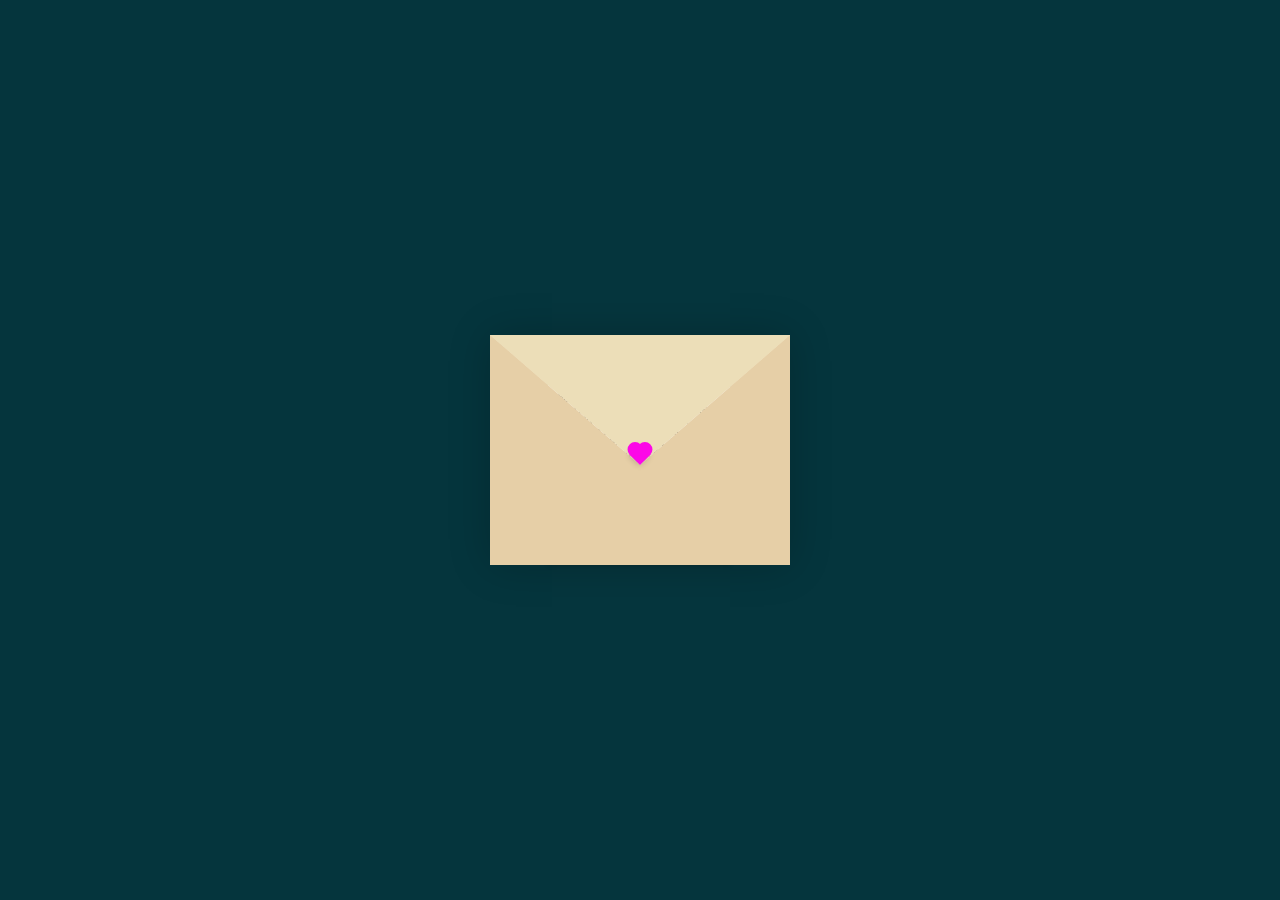
==== index.html @ 2945a3fd "Add files via upload" ====
<!DOCTYPE html>
<html lang="en">
<head>
    <meta charset="UTF-8">
    <meta http-equiv="X-UA-Compatible" content="IE=edge">
    <meta name="viewport" content="width=device-width, initial-scale=1.0">
    <title>CSS Envelope + Letter (Open/Close on Click)</title>
    <link rel="stylesheet" href="./style.css">
</head>
<body>
    <div class="container">
        <div class="envelope-wrapper">
            <div class="envelope">
                <div class="letter">
                    <div class="text">
                        <strong>Happy birthday Rithika darling</strong>
                        <p>
                            I hope your day is as amazing and beautiful as you are! You light up every room you walk into, and I feel so lucky to know someone as incredible as you. May your year ahead be filled with love, laughter, and all the wonderful things you deserve
                        </p>
                    </div>
                </div>
            </div>
            <div class="heart"></div>
        </div>
    </div>
    <script>
        const envelope = document.querySelector('.envelope-wrapper');
        envelope.addEventListener('click', () => {
            envelope.classList.toggle('flap');
        });
    </script>
</body>
</html>
---- style.css ----
:root{
  --primary: #fff;
  --bg-color: rgb(5, 53, 61);
  --bg-envelope-color: #f5edd1;
  --envelope-tab: #ecdeb8;
  --envelope-cover: #e6cfa7;
  --shadow-color: rgba(0, 0, 0, 0.2);
  --txt-color: #444;
  --heart-color: rgb(252, 8, 231);
}
body{
  margin: 0;
  padding: 0;
  box-sizing: border-box;
  background: var(--bg-color);
  display: flex;
  align-items: center;
  justify-content: center;
}
.container {
  height: 100vh;
  display: grid;
  place-items: center;
}
.container > .envelope-wrapper {
  background: var(--bg-envelope-color);
  box-shadow: 0 0 40px var(--shadow-color);
}
.envelope-wrapper > .envelope {
  position: relative;
  width: 300px;
  height: 230px;
}
.envelope-wrapper > .envelope::before {
  content: "";
  position: absolute;
  top: 0;
  z-index: 2;
  border-top: 130px solid var(--envelope-tab);
  border-right: 150px solid transparent;
  border-left: 150px solid transparent;
  transform-origin: top;
  transition: all 0.5s ease-in-out 0.7s;
}
.envelope-wrapper > .envelope::after {
  content: "";
  position: absolute;
  z-index: 2;
  width: 0px;
  height: 0px;
  border-top: 130px solid transparent;
  border-right: 150px solid var(--envelope-cover);
  border-bottom: 100px solid var(--envelope-cover);
  border-left: 150px solid var(--envelope-cover);
}
.envelope > .letter {
  position: absolute;
  right: 20%;
  bottom: 0;
  width: 54%;
  height: 80%;
  background: var(--primary);
  text-align: center;
  transition: all 1s ease-in-out;
  box-shadow: 0 0 5px var(--shadow-color);
  padding: 20px 10px;
}

.envelope > .letter > .text {
  font-family: 'Gill Sans', 'Gill Sans MT', Calibri, 'Trebuchet MS', sans-serif;
  color: var(--txt-color);
  text-align: left;
  font-size: 10px;
}
.heart {
  position: absolute;
  top: 50%;
  left: 50%;
  width: 15px;
  height: 15px;
  background: var(--heart-color);
  z-index: 4;
  transform: translate(-50%, -20%) rotate(45deg);
  transition: transform 0.5s ease-in-out 1s;
  box-shadow: 0 1px 6px var(--shadow-color);
  cursor: pointer;
}
.heart:before, 
.heart:after {
  content: "";
  position: absolute;
  width: 15px;
  height: 15px;
  background-color: var(--heart-color);
  border-radius: 50%;
}
.heart:before {
  top: -7.5px;
}
.heart:after {
  right: 7.5px;
}
.flap > .envelope:before {
  transform: rotateX(180deg);
  z-index: 0;
}
.flap > .envelope > .letter {
  bottom: 100px;
  transform: scale(1.5);
  transition-delay: 1s;
}
.flap > .heart {
  transform: rotate(90deg);
  transition-delay: 0.4s;
}
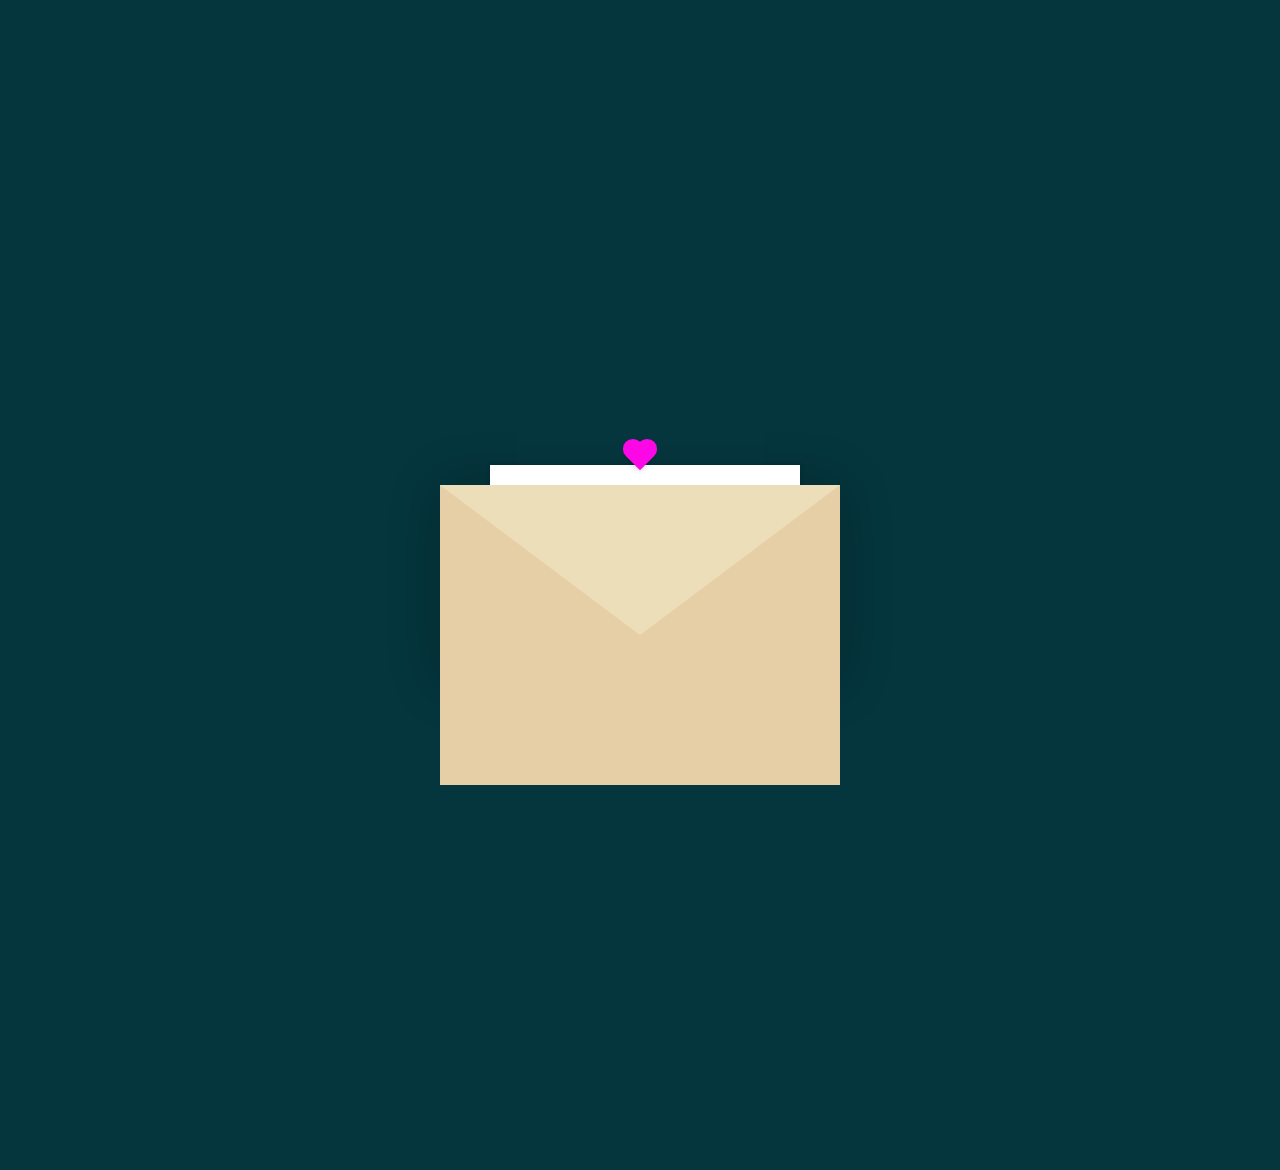
==== commit 04cccc85: "index.html" ====
--- a/index.html
+++ b/index.html
@@ -13,9 +13,8 @@
             <div class="envelope">
                 <div class="letter">
                     <div class="text">
-                        <strong>Happy birthday Rithika darling</strong>
-                        <p>
-                            I hope your day is as amazing and beautiful as you are! You light up every room you walk into, and I feel so lucky to know someone as incredible as you. May your year ahead be filled with love, laughter, and all the wonderful things you deserve
+                        <strong>This is my confession to you babe.</strong>
+                        <p>I’ve been carrying this feeling for a while now, and I’ve realized that it’s time I tell you. It’s not easy to put into words, but here it is: I really like you. When I think about what I admire most about you, it's hard to pick just one thing. Your laugh, your kindness, your way of making everything feel brighter—it's something I look forward to. But more than just that, there’s this connection I feel with you that I can’t ignore anymore. It’s deeper than just friendship, and it’s been growing over time. I’m not sure what you feel or if you’ve noticed, but I thought it was important for me to be honest with you about how I feel. I don’t want this to change anything between us, but I do want you to know that I care about you more than I’ve said before. Whatever your response is, I value our relationship, and I respect your feelings. But I couldn’t keep this inside any longer. I just needed to tell you.
                         </p>
                     </div>
                 </div>
@@ -30,4 +29,4 @@
         });
     </script>
 </body>
-</html>+</html>
--- a/style.css
+++ b/style.css
@@ -1,4 +1,4 @@
-:root{
+:root {
   --primary: #fff;
   --bg-color: rgb(5, 53, 61);
   --bg-envelope-color: #f5edd1;
@@ -8,7 +8,7 @@
   --txt-color: #444;
   --heart-color: rgb(252, 8, 231);
 }
-body{
+body {
   margin: 0;
   padding: 0;
   box-sizing: border-box;
@@ -18,27 +18,27 @@
   justify-content: center;
 }
 .container {
-  height: 100vh;
+  height: 130vh;
   display: grid;
   place-items: center;
 }
 .container > .envelope-wrapper {
   background: var(--bg-envelope-color);
-  box-shadow: 0 0 40px var(--shadow-color);
+  box-shadow: 0 0 50px var(--shadow-color);
 }
 .envelope-wrapper > .envelope {
   position: relative;
-  width: 300px;
-  height: 230px;
+  width: 400px; /* Increased width */
+  height: 200px; /* Increased height */
 }
 .envelope-wrapper > .envelope::before {
   content: "";
   position: absolute;
   top: 0;
   z-index: 2;
-  border-top: 130px solid var(--envelope-tab);
-  border-right: 150px solid transparent;
-  border-left: 150px solid transparent;
+  border-top: 180px solid var(--envelope-tab); /* Adjusted size */
+  border-right: 200px solid transparent;
+  border-left: 200px solid transparent;
   transform-origin: top;
   transition: all 0.5s ease-in-out 0.7s;
 }
@@ -48,36 +48,35 @@
   z-index: 2;
   width: 0px;
   height: 0px;
-  border-top: 130px solid transparent;
-  border-right: 150px solid var(--envelope-cover);
-  border-bottom: 100px solid var(--envelope-cover);
-  border-left: 150px solid var(--envelope-cover);
+  border-top: 150px solid transparent;
+  border-right: 200px solid var(--envelope-cover);
+  border-bottom: 150px solid var(--envelope-cover);
+  border-left: 200px solid var(--envelope-cover);
 }
 .envelope > .letter {
   position: absolute;
-  right: 20%;
+  right: 10%;
   bottom: 0;
-  width: 54%;
-  height: 80%;
+  width: 70%; 
+  height: 85%; 
   background: var(--primary);
   text-align: center;
   transition: all 1s ease-in-out;
   box-shadow: 0 0 5px var(--shadow-color);
-  padding: 20px 10px;
+  padding: 25px 15px; 
 }
-
 .envelope > .letter > .text {
   font-family: 'Gill Sans', 'Gill Sans MT', Calibri, 'Trebuchet MS', sans-serif;
   color: var(--txt-color);
   text-align: left;
-  font-size: 10px;
+  font-size: 12px; 
 }
 .heart {
   position: absolute;
   top: 50%;
   left: 50%;
-  width: 15px;
-  height: 15px;
+  width: 20px; 
+  height: 20px; 
   background: var(--heart-color);
   z-index: 4;
   transform: translate(-50%, -20%) rotate(45deg);
@@ -89,23 +88,23 @@
 .heart:after {
   content: "";
   position: absolute;
-  width: 15px;
-  height: 15px;
+  width: 20px; /* Adjusted size */
+  height: 20px; /* Adjusted size */
   background-color: var(--heart-color);
   border-radius: 50%;
 }
 .heart:before {
-  top: -7.5px;
+  top: -10px;
 }
 .heart:after {
-  right: 7.5px;
+  right: 10px;
 }
 .flap > .envelope:before {
   transform: rotateX(180deg);
   z-index: 0;
 }
 .flap > .envelope > .letter {
-  bottom: 100px;
+  bottom: 120px; 
   transform: scale(1.5);
   transition-delay: 1s;
 }
